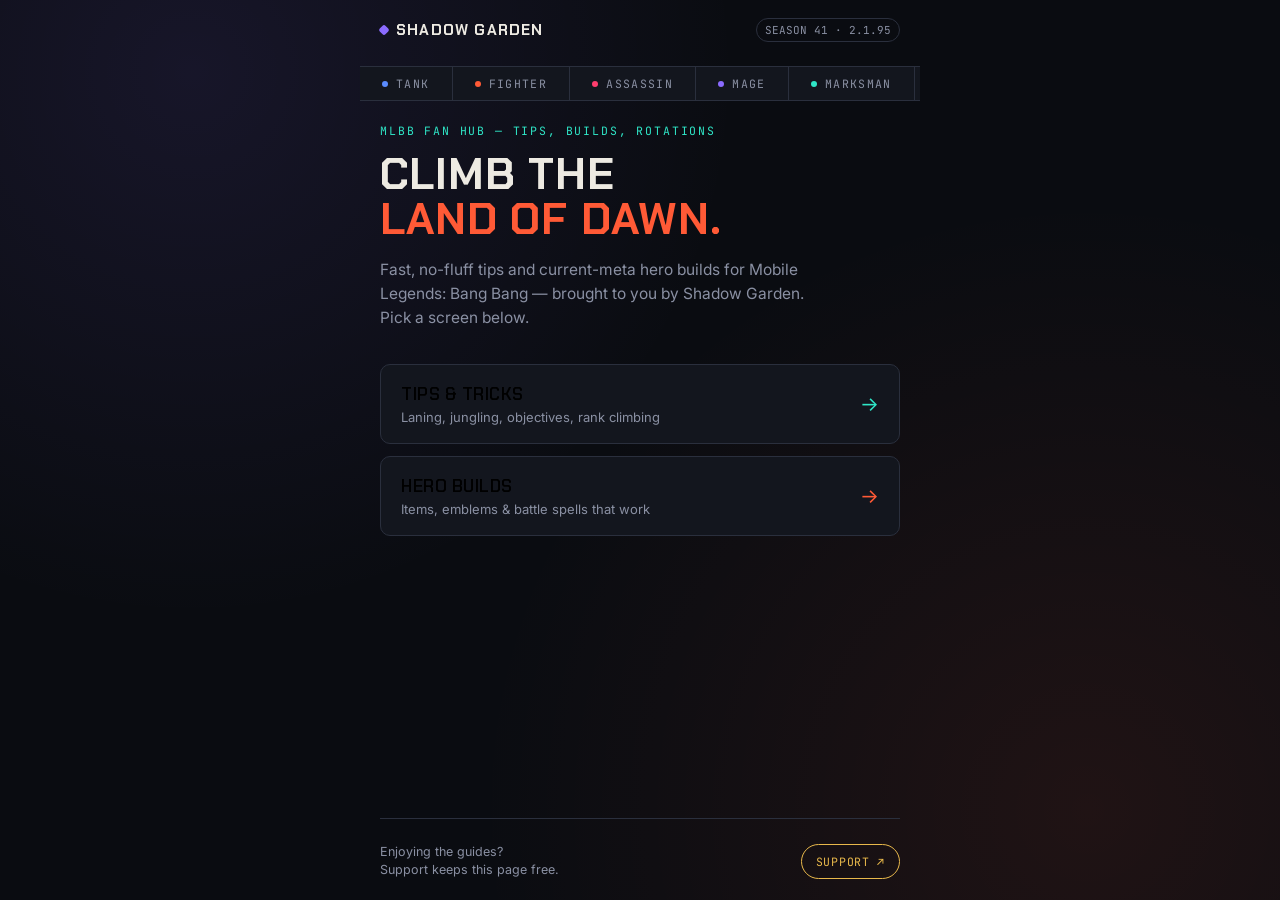
==== index.html @ 048b64d8 "Add files via upload" ====
<!DOCTYPE html>
<html lang="en">
<head>
<meta charset="UTF-8">
<meta name="viewport" content="width=device-width, initial-scale=1.0, maximum-scale=1">
<title>SHADOW GARDEN — MLBB Tips &amp; Hero Builds</title>
<link rel="preconnect" href="https://fonts.googleapis.com">
<link rel="preconnect" href="https://fonts.gstatic.com" crossorigin>
<link href="https://fonts.googleapis.com/css2?family=Chakra+Petch:wght@500;600;700&family=Inter:wght@400;500;600;700&family=JetBrains+Mono:wght@400;500&display=swap" rel="stylesheet">
<style>
  :root{
    --obsidian:#0A0C11;
    --obsidian-2:#13161E;
    --obsidian-3:#1B1F2B;
    --line:#2A2F3D;
    --parchment:#EDEAE2;
    --muted:#8A90A3;

    --tank:#5B8CFF;
    --fighter:#FF5A36;
    --assassin:#FF3D6E;
    --mage:#8B6BFF;
    --marksman:#2FE6C7;
    --support:#E8B84B;
  }

  *{box-sizing:border-box; margin:0; padding:0;}

  html,body{
    background:var(--obsidian);
    color:var(--parchment);
    font-family:'Inter',sans-serif;
    -webkit-font-smoothing:antialiased;
    overflow-x:hidden;
    width:100%;
    min-height:100%;
  }

  body{
    background-image:
      radial-gradient(circle at 15% 8%, rgba(139,107,255,0.10), transparent 40%),
      radial-gradient(circle at 85% 90%, rgba(255,90,54,0.09), transparent 45%);
  }

  h1,h2,h3,.display{
    font-family:'Chakra Petch',sans-serif;
    letter-spacing:0.02em;
  }

  .mono{ font-family:'JetBrains Mono',monospace; }

  button{ font-family:inherit; cursor:pointer; }

  a{ color:inherit; }

  .app{
    max-width:560px;
    margin:0 auto;
    min-height:100vh;
    position:relative;
    display:flex;
    flex-direction:column;
  }

  /* ---------- top brand bar ---------- */
  .topbar{
    display:flex;
    align-items:center;
    justify-content:space-between;
    padding:18px 20px 10px;
  }
  .brand{
    display:flex;
    align-items:center;
    gap:8px;
    font-family:'Chakra Petch',sans-serif;
    font-weight:700;
    font-size:15px;
    letter-spacing:0.08em;
  }
  .brand .dot{
    width:8px; height:8px; border-radius:2px;
    background:var(--mage);
    transform:rotate(45deg);
    flex:none;
  }
  .patch-badge{
    font-family:'JetBrains Mono',monospace;
    font-size:11px;
    color:var(--muted);
    border:1px solid var(--line);
    padding:4px 8px;
    border-radius:20px;
  }

  /* ---------- role ticker (signature element) ---------- */
  .ticker{
    border-top:1px solid var(--line);
    border-bottom:1px solid var(--line);
    overflow:hidden;
    white-space:nowrap;
    background:var(--obsidian-2);
    margin-top:14px;
  }
  .ticker-track{
    display:inline-flex;
    animation:scroll-left 26s linear infinite;
  }
  .ticker-item{
    display:inline-flex;
    align-items:center;
    gap:8px;
    padding:9px 22px;
    font-family:'JetBrains Mono',monospace;
    font-size:11.5px;
    letter-spacing:0.12em;
    text-transform:uppercase;
    color:var(--muted);
    border-right:1px solid var(--line);
  }
  .ticker-item::before{
    content:'';
    width:6px; height:6px; border-radius:50%;
    background:var(--dot,#5B8CFF);
  }
  @keyframes scroll-left{
    from{ transform:translateX(0); }
    to{ transform:translateX(-50%); }
  }
  @media (prefers-reduced-motion: reduce){
    .ticker-track{ animation:none; }
  }

  /* ---------- screens ---------- */
  .screen{
    display:none;
    flex:1;
    flex-direction:column;
    padding:0 20px 48px;
    animation:fade-in 0.35s ease;
  }
  .screen.active{ display:flex; }
  @keyframes fade-in{
    from{ opacity:0; transform:translateY(6px); }
    to{ opacity:1; transform:translateY(0); }
  }

  /* ---------- home screen ---------- */
  #screen-home{ justify-content:center; padding-top:14px; padding-bottom:24px; }
  .hero-copy{ padding-top:8px; }
  .eyebrow{
    font-family:'JetBrains Mono',monospace;
    font-size:11.5px;
    letter-spacing:0.16em;
    text-transform:uppercase;
    color:var(--marksman);
    margin-bottom:14px;
  }
  .hero-title{
    font-size:44px;
    line-height:1.02;
    font-weight:700;
    text-transform:uppercase;
  }
  .hero-title span{ color:var(--fighter); }
  .hero-sub{
    color:var(--muted);
    font-size:15.5px;
    line-height:1.55;
    margin-top:16px;
    max-width:44ch;
  }

  .cta-row{
    display:flex;
    flex-direction:column;
    gap:12px;
    margin-top:34px;
  }
  .cta{
    display:flex;
    align-items:center;
    justify-content:space-between;
    padding:18px 20px;
    border-radius:10px;
    border:1px solid var(--line);
    background:var(--obsidian-2);
    text-align:left;
    transition:transform 0.15s ease, border-color 0.15s ease, background 0.15s ease;
  }
  .cta:active{ transform:scale(0.98); }
  .cta:hover{ border-color:var(--cta-color,var(--fighter)); background:var(--obsidian-3); }
  .cta-label{
    font-family:'Chakra Petch',sans-serif;
    font-weight:600;
    font-size:17px;
    text-transform:uppercase;
    letter-spacing:0.03em;
  }
  .cta-desc{
    color:var(--muted);
    font-size:13px;
    margin-top:4px;
    font-weight:400;
    font-family:'Inter',sans-serif;
    letter-spacing:0;
    text-transform:none;
  }
  .cta-arrow{
    font-size:20px;
    color:var(--cta-color,var(--fighter));
    flex:none;
    margin-left:12px;
  }

  .support-strip{
    margin-top:auto;
    padding-top:36px;
    display:flex;
    align-items:center;
    justify-content:space-between;
    gap:12px;
    border-top:1px solid var(--line);
    margin-bottom:-8px;
    padding-bottom:4px;
    padding-top:24px;
  }
  .support-text{ font-size:12.5px; color:var(--muted); line-height:1.5; }
  .support-btn{
    font-family:'JetBrains Mono',monospace;
    font-size:11.5px;
    letter-spacing:0.06em;
    text-transform:uppercase;
    background:transparent;
    border:1px solid var(--support);
    color:var(--support);
    padding:9px 14px;
    border-radius:20px;
    white-space:nowrap;
    text-decoration:none;
  }

  /* ---------- shared screen header ---------- */
  .screen-head{
    display:flex;
    align-items:center;
    gap:12px;
    padding-top:20px;
    margin-bottom:6px;
  }
  .back-btn{
    background:var(--obsidian-2);
    border:1px solid var(--line);
    color:var(--parchment);
    width:36px; height:36px;
    border-radius:8px;
    display:flex;
    align-items:center;
    justify-content:center;
    font-size:16px;
    flex:none;
  }
  .screen-title{
    font-size:22px;
    text-transform:uppercase;
    font-weight:700;
  }
  .screen-lede{
    color:var(--muted);
    font-size:13.5px;
    margin:10px 0 22px;
    line-height:1.55;
  }

  /* ---------- tips screen ---------- */
  .tip-list{ display:flex; flex-direction:column; gap:10px; }
  .tip-card{
    border:1px solid var(--line);
    border-left:3px solid var(--tip-color,var(--marksman));
    border-radius:8px;
    background:var(--obsidian-2);
    overflow:hidden;
  }
  .tip-head{
    width:100%;
    background:transparent;
    border:none;
    color:var(--parchment);
    display:flex;
    align-items:center;
    justify-content:space-between;
    padding:15px 16px;
    text-align:left;
  }
  .tip-num{
    font-family:'JetBrains Mono',monospace;
    font-size:11px;
    color:var(--tip-color,var(--marksman));
    margin-right:10px;
  }
  .tip-title{
    font-family:'Chakra Petch',sans-serif;
    font-weight:600;
    font-size:15px;
    flex:1;
  }
  .tip-chevron{
    color:var(--muted);
    transition:transform 0.2s ease;
    font-size:13px;
  }
  .tip-card.open .tip-chevron{ transform:rotate(180deg); }
  .tip-body{
    max-height:0;
    overflow:hidden;
    transition:max-height 0.28s ease;
  }
  .tip-card.open .tip-body{ max-height:220px; }
  .tip-body-inner{
    padding:0 16px 16px 40px;
    color:var(--muted);
    font-size:13.5px;
    line-height:1.6;
  }

  /* ---------- builds screen ---------- */
  .role-filter{
    display:flex;
    gap:8px;
    overflow-x:auto;
    padding-bottom:4px;
    margin-bottom:20px;
  }
  .role-filter::-webkit-scrollbar{ display:none; }
  .role-chip{
    flex:none;
    font-family:'JetBrains Mono',monospace;
    font-size:11.5px;
    letter-spacing:0.05em;
    text-transform:uppercase;
    padding:8px 13px;
    border-radius:20px;
    border:1px solid var(--line);
    background:var(--obsidian-2);
    color:var(--muted);
  }
  .role-chip.active{
    color:var(--obsidian);
    background:var(--chip-color,var(--marksman));
    border-color:var(--chip-color,var(--marksman));
    font-weight:700;
  }

  .hero-list{ display:flex; flex-direction:column; gap:12px; }
  .hero-card{
    border:1px solid var(--line);
    border-left:3px solid var(--role-color,var(--tank));
    border-radius:8px;
    background:var(--obsidian-2);
    overflow:hidden;
  }
  .hero-card.hidden{ display:none; }
  .hero-head{
    width:100%;
    background:transparent;
    border:none;
    color:var(--parchment);
    padding:15px 16px;
    text-align:left;
    display:flex;
    align-items:center;
    gap:12px;
  }
  .hero-tag{
    font-family:'JetBrains Mono',monospace;
    font-size:10px;
    letter-spacing:0.08em;
    text-transform:uppercase;
    color:var(--role-color,var(--tank));
    border:1px solid var(--role-color,var(--tank));
    border-radius:4px;
    padding:3px 6px;
    flex:none;
  }
  .hero-name-wrap{ flex:1; }
  .hero-name{
    font-family:'Chakra Petch',sans-serif;
    font-weight:700;
    font-size:16px;
    text-transform:uppercase;
  }
  .hero-lane{ font-size:12px; color:var(--muted); margin-top:2px; }
  .hero-tier{
    font-family:'JetBrains Mono',monospace;
    font-size:10px;
    color:var(--muted);
    text-align:right;
    flex:none;
    line-height:1.4;
  }
  .hero-body{
    max-height:0;
    overflow:hidden;
    transition:max-height 0.3s ease;
  }
  .hero-card.open .hero-body{ max-height:600px; }
  .hero-body-inner{
    padding:2px 16px 18px;
    border-top:1px solid var(--line);
    margin-top:4px;
  }
  .hero-summary{
    font-size:13.5px;
    color:var(--parchment);
    line-height:1.6;
    padding:14px 0 16px;
  }
  .build-block{ margin-bottom:14px; }
  .build-label{
    font-family:'JetBrains Mono',monospace;
    font-size:10.5px;
    letter-spacing:0.1em;
    text-transform:uppercase;
    color:var(--role-color,var(--tank));
    margin-bottom:7px;
  }
  .item-chain{
    display:flex;
    flex-wrap:wrap;
    gap:6px;
  }
  .item-pill{
    font-size:12px;
    background:var(--obsidian-3);
    border:1px solid var(--line);
    padding:5px 9px;
    border-radius:6px;
    color:var(--parchment);
  }
  .item-pill .step{
    color:var(--muted);
    font-family:'JetBrains Mono',monospace;
    font-size:10px;
    margin-right:4px;
  }
  .build-text{
    font-size:13px;
    color:var(--muted);
    line-height:1.6;
  }
  .tip-callout{
    font-size:13px;
    color:var(--parchment);
    line-height:1.6;
    background:var(--obsidian-3);
    border-left:2px solid var(--role-color,var(--tank));
    padding:10px 12px;
    border-radius:0 6px 6px 0;
    margin-top:14px;
  }

  .disclaimer{
    font-size:11.5px;
    color:var(--muted);
    line-height:1.6;
    margin-top:26px;
    padding-top:16px;
    border-top:1px solid var(--line);
  }
</style>
</head>
<body>

<div class="app">

  <div class="topbar">
    <div class="brand"><span class="dot"></span>SHADOW GARDEN</div>
    <div class="patch-badge">SEASON 41 · 2.1.95</div>
  </div>

  <div class="ticker">
    <div class="ticker-track" id="tickerTrack"></div>
  </div>

  <!-- ============ HOME ============ -->
  <section class="screen active" id="screen-home">
    <div class="hero-copy">
      <div class="eyebrow">MLBB fan hub — tips, builds, rotations</div>
      <h1 class="hero-title">CLIMB THE<br><span>LAND OF DAWN.</span></h1>
      <p class="hero-sub">Fast, no-fluff tips and current-meta hero builds for Mobile Legends: Bang Bang — brought to you by Shadow Garden. Pick a screen below.</p>
    </div>

    <div class="cta-row">
      <button class="cta" style="--cta-color:var(--marksman)" onclick="showScreen('tips')">
        <div>
          <div class="cta-label">Tips &amp; Tricks</div>
          <div class="cta-desc">Laning, jungling, objectives, rank climbing</div>
        </div>
        <div class="cta-arrow">→</div>
      </button>
      <button class="cta" style="--cta-color:var(--fighter)" onclick="showScreen('builds')">
        <div>
          <div class="cta-label">Hero Builds</div>
          <div class="cta-desc">Items, emblems &amp; battle spells that work</div>
        </div>
        <div class="cta-arrow">→</div>
      </button>
    </div>

    <div class="support-strip">
      <div class="support-text">Enjoying the guides?<br>Support keeps this page free.</div>
      <a class="support-btn" href="#" id="supportLink">Support ↗</a>
    </div>
  </section>

  <!-- ============ TIPS ============ -->
  <section class="screen" id="screen-tips">
    <div class="screen-head">
      <button class="back-btn" onclick="showScreen('home')">←</button>
      <div class="screen-title">Tips &amp; Tricks</div>
    </div>
    <p class="screen-lede">Seven habits that matter more than mechanical skill in the current sustain-heavy meta. Tap to expand.</p>
    <div class="tip-list" id="tipList"></div>
  </section>

  <!-- ============ BUILDS ============ -->
  <section class="screen" id="screen-builds">
    <div class="screen-head">
      <button class="back-btn" onclick="showScreen('home')">←</button>
      <div class="screen-title">Hero Builds</div>
    </div>
    <p class="screen-lede">Starting-point builds for Season 41, Patch 2.1.95. Filter by role, tap a hero to open their full loadout.</p>
    <div class="role-filter" id="roleFilter"></div>
    <div class="hero-list" id="heroList"></div>
    <p class="disclaimer">Builds are a starting framework, not gospel — adjust items 3–6 to the enemy draft every game, and re-check win rates after major patches since the meta shifts fast.</p>
  </section>

</div>

<script>
  // ---------------- data ----------------
  const roles = [
    {key:'tank', label:'Tank', color:'var(--tank)'},
    {key:'fighter', label:'Fighter', color:'var(--fighter)'},
    {key:'assassin', label:'Assassin', color:'var(--assassin)'},
    {key:'mage', label:'Mage', color:'var(--mage)'},
    {key:'marksman', label:'Marksman', color:'var(--marksman)'},
    {key:'support', label:'Support', color:'var(--support)'},
  ];

  const tips = [
    {
      title:'Win the laning phase',
      color:'var(--marksman)',
      body:"Freeze the wave near your own turret against aggressive matchups so the enemy has to overextend to hit you. Push fast only when you want to recall or rotate. Every minion you deny is XP and gold the enemy doesn't get."
    },
    {
      title:'Jungle on a timer',
      color:'var(--fighter)',
      body:"Use Retribution the moment it's off cooldown — every second it sits unused is wasted clear speed. After clearing a camp, check the map before you rotate; a gank only works if the lane is actually pushed toward you."
    },
    {
      title:'Check the minimap constantly',
      color:'var(--mage)',
      body:"Glance at the minimap every few seconds, not just when a fight breaks out. A missing enemy hero is the single biggest warning sign in the game — assume they're rotating toward you until you see them again."
    },
    {
      title:'Focus fire, not feelings',
      color:'var(--assassin)',
      body:"Target the hero your team can actually kill fastest, not the one that's annoying you. Tanks and supports should engage on cooldowns they've tracked from the enemy, not on gut instinct."
    },
    {
      title:'Group before objectives spawn',
      color:'var(--support)',
      body:"Set up vision around Turtle or Lord ten seconds before the timer hits zero, not after it's already up. Contesting with a full team beats arriving late with more damage."
    },
    {
      title:'Build anti-heal on sight',
      color:'var(--tank)',
      body:"In a sustain-heavy meta, the moment you spot a healer or lifesteal-heavy build on the enemy team, slot in an anti-heal item. It swings fights harder than a straight damage item would."
    },
    {
      title:'Keep a flexible hero pool',
      color:'var(--marksman)',
      body:"Have two or three heroes ready per role so a single ban doesn't wreck your draft. Muting toxic teammates costs nothing and keeps your focus on decisions instead of the chat."
    },
  ];

  const heroes = [
    {
      name:'Khufra', role:'tank', lane:'Roam',
      summary:"Bounces onto a target, strips their defensive buffs, and locks the enemy carry down before your team collapses on them.",
      items:['Tough Boots','Dominance Ice','Cursed Helmet','Antique Cuirass',"Athena's Shield",'Immortality'],
      emblem:"Tank Emblem — take the crowd-control-duration talent so Bounce and Impale hold targets a little longer.",
      spell:'Flicker or Sprint — either closes the gap onto a squishy target you\'ve already picked out.',
      tip:"Save your ultimate to strip a shield or immunity buff right before your team engages — timing beats raw stats here."
    },
    {
      name:'Minotaur', role:'tank', lane:'Roam / Jungle',
      summary:"A tank-support hybrid whose Fury meter fills as he takes and deals damage, unlocking a game-swinging heal-and-stun ultimate.",
      items:['Warrior Boots','Blade Armor','Antique Cuirass','Dominance Ice',"Athena's Shield",'Immortality'],
      emblem:"Tank Emblem — the talent that boosts damage reduction below half HP keeps him in fights long enough to build Fury.",
      spell:'Sprint — closes distance fast so you can start stacking Fury before the enemy peels away.',
      tip:"Clear a jungle camp or two before you roam so your ultimate is already charged when the first fight breaks out."
    },
    {
      name:'Hanzo', role:'assassin', lane:'Jungle',
      summary:"A clone-based assassin who baits skillshots with Ninja Steps and punishes the whiff, then closes games with a teleporting execute ultimate.",
      items:['Raptor Machete (jungle)','Swift Boots','Endless Battle','Blade of Despair','Malefic Roar','Immortality'],
      emblem:"Assassin Emblem — the bonus movement speed on skill use helps you weave your clone in and out of fights.",
      spell:'Retribution early for jungle clear, switching mindset to burst kills once ganks open up mid-game.',
      tip:"Use the clone swap to bait a skillshot before you commit — Hanzo wins trades on positioning, not raw stat checks."
    },
    {
      name:'Masha', role:'fighter', lane:'Jungle',
      summary:"A tanky true-damage fighter who becomes immune to crowd control once her passive charge maxes out — built to dive straight through a peel line.",
      items:['Raptor Machete (jungle)','Tough Boots','Blade of Despair','Bloodlust Axe','Brute Force Breastplate','Immortality'],
      emblem:"Fighter Emblem — the true-damage-on-basic-attack talent stacks cleanly with her passive.",
      spell:'Retribution for jungle clear speed and contesting objectives early.',
      tip:"Let your passive charge fill before diving — once it's maxed you shrug off crowd control, so time engages around the enemy's key stuns."
    },
    {
      name:'Melissa', role:'marksman', lane:'Gold Lane',
      summary:"A hybrid marksman who switches between a mobile Human Mode and a hard-hitting Doll Mode to burst down marked targets.",
      items:['Swift Boots',"Berserker's Fury",'Malefic Gun','Windtalker','Wind of Nature','Immortality'],
      emblem:"Marksman Emblem — lean into the crit-chance or attack-speed talent depending on which your item build favors.",
      spell:'Inspire in the late game to out-damage enemy carries, or Purify if the enemy has hard crowd control.',
      tip:"Switch to Doll Mode only to burst a marked target, then swap back to Human Mode to kite — never sit in Doll Mode against a diving assassin."
    },
    {
      name:'Rafaela', role:'support', lane:'Roam',
      summary:"A pure healer whose slow scales into a hard stun the longer it's active, making her one of the best peel tools in the game.",
      items:['Rapid Boots','Enchanted Talisman','Guardian Helmet','Ice Queen Wand','Oracle','Rose Gold Meteor'],
      emblem:"Support Emblem — take the cooldown-reduction or heal-amplification talent so your heal and slow come online more often.",
      spell:'Purify or Flicker — protect your marksman from an engage they otherwise can\'t escape.',
      tip:"Hold your slow until the enemy fully commits to a dive — landing it too early wastes your best peel tool of the fight."
    },
    {
      name:'Kagura', role:'mage', lane:'Mid Lane',
      summary:"A high-skill-cap mage who pokes and burst-combos using an umbrella she throws and recalls, including a teleport-strike ultimate.",
      items:['Swift Boots','Lightning Truncheon','Genius Wand','Holy Crystal','Divine Glaive','Immortality'],
      emblem:"Mage Emblem — the cooldown-reduction talent lets you throw and recall the umbrella more often for sustained poke.",
      spell:'Flicker — pairs with her umbrella-teleport combo for one of the highest single-target bursts in the game.',
      tip:"Practice the throw-and-recall poke on the minion wave before trying it in a real combo — the umbrella's return path is what actually kills."
    },
  ];

  // ---------------- render: ticker ----------------
  const tickerTrack = document.getElementById('tickerTrack');
  const tickerItems = [...roles, ...roles].map(r =>
    `<span class="ticker-item" style="--dot:${r.color}">${r.label}</span>`
  ).join('');
  tickerTrack.innerHTML = tickerItems;

  // ---------------- render: tips ----------------
  const tipList = document.getElementById('tipList');
  tipList.innerHTML = tips.map((t, i) => `
    <div class="tip-card" style="--tip-color:${t.color}">
      <button class="tip-head" onclick="this.parentElement.classList.toggle('open')">
        <span style="display:flex;align-items:center;">
          <span class="tip-num">0${i+1}</span>
          <span class="tip-title">${t.title}</span>
        </span>
        <span class="tip-chevron">▾</span>
      </button>
      <div class="tip-body">
        <div class="tip-body-inner">${t.body}</div>
      </div>
    </div>
  `).join('');

  // ---------------- render: role filter ----------------
  const roleFilter = document.getElementById('roleFilter');
  roleFilter.innerHTML = ['all', ...roles.map(r=>r.key)].map(key => {
    const roleObj = roles.find(r => r.key === key);
    const label = key === 'all' ? 'All Roles' : roleObj.label;
    const color = key === 'all' ? 'var(--parchment)' : roleObj.color;
    return `<button class="role-chip ${key==='all'?'active':''}" data-role="${key}" style="--chip-color:${color}" onclick="filterRole('${key}', this)">${label}</button>`;
  }).join('');

  function filterRole(key, btn){
    document.querySelectorAll('.role-chip').forEach(c => c.classList.remove('active'));
    btn.classList.add('active');
    document.querySelectorAll('.hero-card').forEach(card => {
      const match = key === 'all' || card.dataset.role === key;
      card.classList.toggle('hidden', !match);
    });
  }

  // ---------------- render: hero builds ----------------
  const heroList = document.getElementById('heroList');
  heroList.innerHTML = heroes.map(h => {
    const roleObj = roles.find(r => r.key === h.role);
    const itemsHtml = h.items.map((item, i) =>
      `<span class="item-pill"><span class="step">${i+1}</span>${item}</span>`
    ).join('');
    return `
    <div class="hero-card" data-role="${h.role}" style="--role-color:${roleObj.color}">
      <button class="hero-head" onclick="this.parentElement.classList.toggle('open')">
        <span class="hero-tag">${roleObj.label}</span>
        <span class="hero-name-wrap">
          <div class="hero-name">${h.name}</div>
          <div class="hero-lane">${h.lane}</div>
        </span>
        <span class="hero-tier">S-TIER<br>SEASON 41</span>
      </button>
      <div class="hero-body">
        <div class="hero-body-inner">
          <p class="hero-summary">${h.summary}</p>

          <div class="build-block">
            <div class="build-label">Item Build</div>
            <div class="item-chain">${itemsHtml}</div>
          </div>

          <div class="build-block">
            <div class="build-label">Emblem</div>
            <p class="build-text">${h.emblem}</p>
          </div>

          <div class="build-block">
            <div class="build-label">Battle Spell</div>
            <p class="build-text">${h.spell}</p>
          </div>

          <div class="tip-callout">${h.tip}</div>
        </div>
      </div>
    </div>
  `;
  }).join('');

  // ---------------- screen navigation ----------------
  function showScreen(name){
    document.querySelectorAll('.screen').forEach(s => s.classList.remove('active'));
    document.getElementById('screen-' + name).classList.add('active');
    window.scrollTo(0,0);
  }

  // ---------------- support link placeholder ----------------
  // Replace '#' below with your real Ko-fi / PayPal.me / Buy Me a Coffee link.
  document.getElementById('supportLink').addEventListener('click', function(e){
    if (this.getAttribute('href') === '#') {
      e.preventDefault();
      alert('Add your Ko-fi, PayPal.me, or affiliate link to the "Support" button in the code — search for supportLink.');
    }
  });
</script>

</body>
</html>
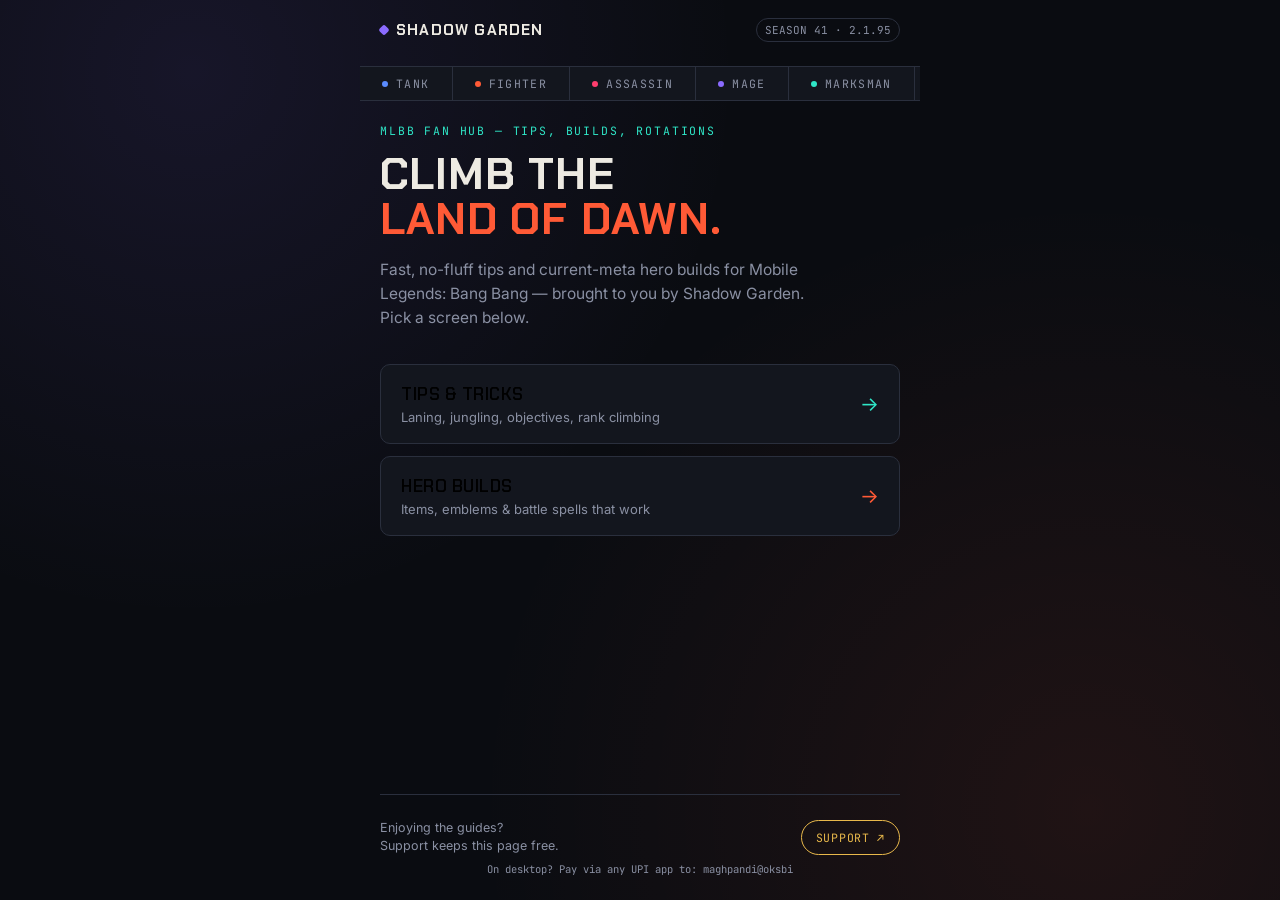
==== commit e96255db: "Add files via upload" ====
--- a/index.html
+++ b/index.html
@@ -509,8 +509,9 @@
 
     <div class="support-strip">
       <div class="support-text">Enjoying the guides?<br>Support keeps this page free.</div>
-      <a class="support-btn" href="#" id="supportLink">Support ↗</a>
+      <a class="support-btn" href="upi://pay?pa=maghpandi@oksbi&pn=Shadow%20Garden&cu=INR&tn=Support%20Shadow%20Garden">Support ↗</a>
     </div>
+    <div style="text-align:center; font-family:'JetBrains Mono',monospace; font-size:10.5px; color:var(--muted); margin-top:10px;">On desktop? Pay via any UPI app to: maghpandi@oksbi</div>
   </section>
 
   <!-- ============ TIPS ============ -->
@@ -614,10 +615,10 @@
     {
       name:'Masha', role:'fighter', lane:'Jungle',
       summary:"A tanky true-damage fighter who becomes immune to crowd control once her passive charge maxes out — built to dive straight through a peel line.",
-      items:['Raptor Machete (jungle)','Tough Boots','Blade of Despair','Bloodlust Axe','Brute Force Breastplate','Immortality'],
-      emblem:"Fighter Emblem — the true-damage-on-basic-attack talent stacks cleanly with her passive.",
-      spell:'Retribution for jungle clear speed and contesting objectives early.',
-      tip:"Let your passive charge fill before diving — once it's maxed you shrug off crowd control, so time engages around the enemy's key stuns."
+      items:['Rapid Boots','Blade of Heptaseas','Malefic Roar','Blade of Despair','Endless Battle'],
+      emblem:"Assassin Emblem — a burst-and-mark talent pairs with her true damage passive for faster picks.",
+      spell:"Sprint — lines up with her CC-immune burst window, letting her dive in and, if it goes wrong, walk straight back out.",
+      tip:"Masha is a late-game hero — play safe, watch the map, and play smart through the early-to-mid game. By late game she becomes a tank killer, and if you're willing to sacrifice yourself a kill is basically guaranteed — she can usually escape anyway thanks to her CC immunity across her 3 HP bars. She's a single-target hero, so pick the one enemy who matters most and commit to them."
     },
     {
       name:'Melissa', role:'marksman', lane:'Gold Lane',
@@ -642,6 +643,38 @@
       emblem:"Mage Emblem — the cooldown-reduction talent lets you throw and recall the umbrella more often for sustained poke.",
       spell:'Flicker — pairs with her umbrella-teleport combo for one of the highest single-target bursts in the game.',
       tip:"Practice the throw-and-recall poke on the minion wave before trying it in a real combo — the umbrella's return path is what actually kills."
+    },
+    {
+      name:'Fredrinn', role:'tank', lane:'Jungle · Tank/Fighter',
+      summary:"A durable Tank/Fighter hybrid who punishes overextended enemies once his early items are up, finishing fights with a heavy-hitting ultimate.",
+      items:['Tough Boots','War Axe','Brute Force Breastplate','Guardian Helmet',"Queen's Wings",'Radiant Armor'],
+      emblem:"Support Emblem — running the Season Hunter and Impure Rage talents for extra sustain and team utility.",
+      spell:"Inspire — extra attack speed for the whole team once fights start dragging on.",
+      tip:"Fredrinn is a weaker tank early — avoid taking unnecessary damage until you've got your first two items online, and use his skills with precision. In teamfights, land your ultimate on the squishiest hero you can reach."
+    },
+    {
+      name:'Thamuz', role:'fighter', lane:'Jungle',
+      summary:"A fire-fueled jungle fighter built to shred tanks in the mid-to-late game, though he's vulnerable to being dove in the earliest skirmishes.",
+      items:['Tough Boots','Corrosion Scythe','War Axe','Oracle',"Queen's Wings",'Guardian Helmet'],
+      emblem:"Fighter Emblem — the Killing Spree talent rewards you for finishing kills quickly, matching his burst, CD-reduction build.",
+      spell:"Flicker — closes the gap for a burst combo or bails you out when a fight goes wrong.",
+      tip:"Thamuz is weak in the early game — he dies fast in first-turtle fights, so if you're playing him as a hyper jungler, it's usually best to skip contesting the first turtle."
+    },
+    {
+      name:'Layla', role:'marksman', lane:'Gold Lane',
+      summary:"A classic hypercarry marksman who trades early fragility for some of the highest raw damage output in the late game once she's farmed up.",
+      items:['Rapid Boots','Windtalker',"Haas's Claws","Berserker's Fury",'Malefic Gun','Blade of Despair'],
+      emblem:"Marksman Emblem — a damage-vs-marked-target talent squeezes extra poke out of every trade.",
+      spell:"Inspire — a late-game attack speed boost that lets her out-DPS almost any other core in a straight fight.",
+      tip:"Attack Speed & Crit Chance turns her into a poke-and-kite marksman — stay at max range, weave in autos during the laning phase, and lean on Wind of Nature's evasion to survive dives instead of trading blows."
+    },
+    {
+      name:'Xavier', role:'mage', lane:'Mid Lane',
+      summary:"A mid-lane burst mage whose damage compounds hard the longer the game goes — a genuine late-game core pick if he survives to scale.",
+      items:['Necklace of Durance','Genius Wand','Lightning Truncheon',"Ice Queen Wand",'Holy Crystal','Fleeting Time'],
+      emblem:"Mage Emblem — a gold-efficiency talent gets his core items online faster, which matters most for a hero built to scale.",
+      spell:"Inspire — extra attack speed and magic power for your whole team once the late game arrives.",
+      tip:"As a Late Game Core pick, farm safely through the laning phase and avoid unnecessary trades — Xavier's damage snowballs hard once his core items are online, so patience early pays off in huge burst later."
     },
   ];
 
@@ -736,15 +769,6 @@
     document.getElementById('screen-' + name).classList.add('active');
     window.scrollTo(0,0);
   }
-
-  // ---------------- support link placeholder ----------------
-  // Replace '#' below with your real Ko-fi / PayPal.me / Buy Me a Coffee link.
-  document.getElementById('supportLink').addEventListener('click', function(e){
-    if (this.getAttribute('href') === '#') {
-      e.preventDefault();
-      alert('Add your Ko-fi, PayPal.me, or affiliate link to the "Support" button in the code — search for supportLink.');
-    }
-  });
 </script>
 
 </body>
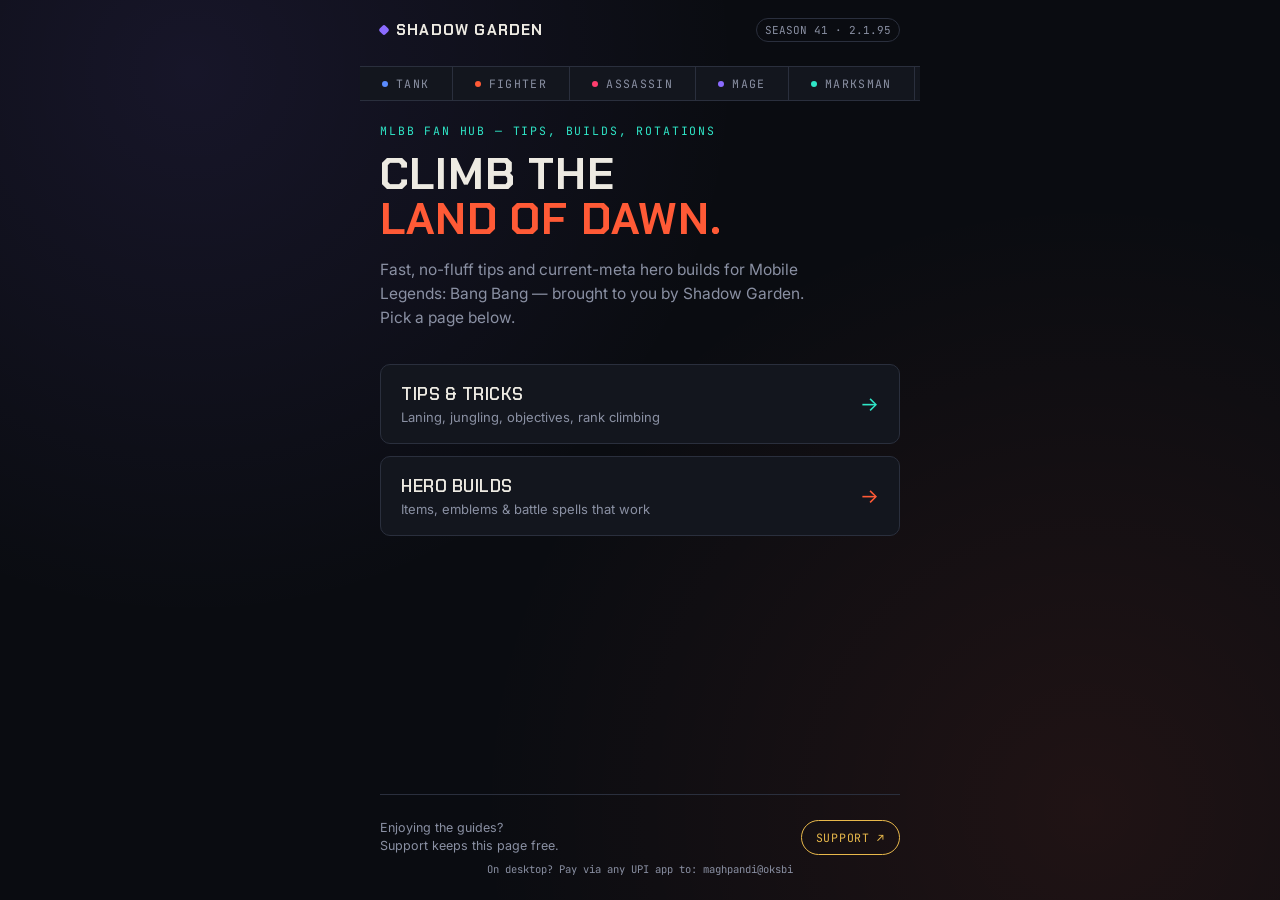
==== commit 1e5028cd: "Add files via upload" ====
--- a/index.html
+++ b/index.html
@@ -7,467 +7,7 @@
 <link rel="preconnect" href="https://fonts.googleapis.com">
 <link rel="preconnect" href="https://fonts.gstatic.com" crossorigin>
 <link href="https://fonts.googleapis.com/css2?family=Chakra+Petch:wght@500;600;700&family=Inter:wght@400;500;600;700&family=JetBrains+Mono:wght@400;500&display=swap" rel="stylesheet">
-<style>
-  :root{
-    --obsidian:#0A0C11;
-    --obsidian-2:#13161E;
-    --obsidian-3:#1B1F2B;
-    --line:#2A2F3D;
-    --parchment:#EDEAE2;
-    --muted:#8A90A3;
-
-    --tank:#5B8CFF;
-    --fighter:#FF5A36;
-    --assassin:#FF3D6E;
-    --mage:#8B6BFF;
-    --marksman:#2FE6C7;
-    --support:#E8B84B;
-  }
-
-  *{box-sizing:border-box; margin:0; padding:0;}
-
-  html,body{
-    background:var(--obsidian);
-    color:var(--parchment);
-    font-family:'Inter',sans-serif;
-    -webkit-font-smoothing:antialiased;
-    overflow-x:hidden;
-    width:100%;
-    min-height:100%;
-  }
-
-  body{
-    background-image:
-      radial-gradient(circle at 15% 8%, rgba(139,107,255,0.10), transparent 40%),
-      radial-gradient(circle at 85% 90%, rgba(255,90,54,0.09), transparent 45%);
-  }
-
-  h1,h2,h3,.display{
-    font-family:'Chakra Petch',sans-serif;
-    letter-spacing:0.02em;
-  }
-
-  .mono{ font-family:'JetBrains Mono',monospace; }
-
-  button{ font-family:inherit; cursor:pointer; }
-
-  a{ color:inherit; }
-
-  .app{
-    max-width:560px;
-    margin:0 auto;
-    min-height:100vh;
-    position:relative;
-    display:flex;
-    flex-direction:column;
-  }
-
-  /* ---------- top brand bar ---------- */
-  .topbar{
-    display:flex;
-    align-items:center;
-    justify-content:space-between;
-    padding:18px 20px 10px;
-  }
-  .brand{
-    display:flex;
-    align-items:center;
-    gap:8px;
-    font-family:'Chakra Petch',sans-serif;
-    font-weight:700;
-    font-size:15px;
-    letter-spacing:0.08em;
-  }
-  .brand .dot{
-    width:8px; height:8px; border-radius:2px;
-    background:var(--mage);
-    transform:rotate(45deg);
-    flex:none;
-  }
-  .patch-badge{
-    font-family:'JetBrains Mono',monospace;
-    font-size:11px;
-    color:var(--muted);
-    border:1px solid var(--line);
-    padding:4px 8px;
-    border-radius:20px;
-  }
-
-  /* ---------- role ticker (signature element) ---------- */
-  .ticker{
-    border-top:1px solid var(--line);
-    border-bottom:1px solid var(--line);
-    overflow:hidden;
-    white-space:nowrap;
-    background:var(--obsidian-2);
-    margin-top:14px;
-  }
-  .ticker-track{
-    display:inline-flex;
-    animation:scroll-left 26s linear infinite;
-  }
-  .ticker-item{
-    display:inline-flex;
-    align-items:center;
-    gap:8px;
-    padding:9px 22px;
-    font-family:'JetBrains Mono',monospace;
-    font-size:11.5px;
-    letter-spacing:0.12em;
-    text-transform:uppercase;
-    color:var(--muted);
-    border-right:1px solid var(--line);
-  }
-  .ticker-item::before{
-    content:'';
-    width:6px; height:6px; border-radius:50%;
-    background:var(--dot,#5B8CFF);
-  }
-  @keyframes scroll-left{
-    from{ transform:translateX(0); }
-    to{ transform:translateX(-50%); }
-  }
-  @media (prefers-reduced-motion: reduce){
-    .ticker-track{ animation:none; }
-  }
-
-  /* ---------- screens ---------- */
-  .screen{
-    display:none;
-    flex:1;
-    flex-direction:column;
-    padding:0 20px 48px;
-    animation:fade-in 0.35s ease;
-  }
-  .screen.active{ display:flex; }
-  @keyframes fade-in{
-    from{ opacity:0; transform:translateY(6px); }
-    to{ opacity:1; transform:translateY(0); }
-  }
-
-  /* ---------- home screen ---------- */
-  #screen-home{ justify-content:center; padding-top:14px; padding-bottom:24px; }
-  .hero-copy{ padding-top:8px; }
-  .eyebrow{
-    font-family:'JetBrains Mono',monospace;
-    font-size:11.5px;
-    letter-spacing:0.16em;
-    text-transform:uppercase;
-    color:var(--marksman);
-    margin-bottom:14px;
-  }
-  .hero-title{
-    font-size:44px;
-    line-height:1.02;
-    font-weight:700;
-    text-transform:uppercase;
-  }
-  .hero-title span{ color:var(--fighter); }
-  .hero-sub{
-    color:var(--muted);
-    font-size:15.5px;
-    line-height:1.55;
-    margin-top:16px;
-    max-width:44ch;
-  }
-
-  .cta-row{
-    display:flex;
-    flex-direction:column;
-    gap:12px;
-    margin-top:34px;
-  }
-  .cta{
-    display:flex;
-    align-items:center;
-    justify-content:space-between;
-    padding:18px 20px;
-    border-radius:10px;
-    border:1px solid var(--line);
-    background:var(--obsidian-2);
-    text-align:left;
-    transition:transform 0.15s ease, border-color 0.15s ease, background 0.15s ease;
-  }
-  .cta:active{ transform:scale(0.98); }
-  .cta:hover{ border-color:var(--cta-color,var(--fighter)); background:var(--obsidian-3); }
-  .cta-label{
-    font-family:'Chakra Petch',sans-serif;
-    font-weight:600;
-    font-size:17px;
-    text-transform:uppercase;
-    letter-spacing:0.03em;
-  }
-  .cta-desc{
-    color:var(--muted);
-    font-size:13px;
-    margin-top:4px;
-    font-weight:400;
-    font-family:'Inter',sans-serif;
-    letter-spacing:0;
-    text-transform:none;
-  }
-  .cta-arrow{
-    font-size:20px;
-    color:var(--cta-color,var(--fighter));
-    flex:none;
-    margin-left:12px;
-  }
-
-  .support-strip{
-    margin-top:auto;
-    padding-top:36px;
-    display:flex;
-    align-items:center;
-    justify-content:space-between;
-    gap:12px;
-    border-top:1px solid var(--line);
-    margin-bottom:-8px;
-    padding-bottom:4px;
-    padding-top:24px;
-  }
-  .support-text{ font-size:12.5px; color:var(--muted); line-height:1.5; }
-  .support-btn{
-    font-family:'JetBrains Mono',monospace;
-    font-size:11.5px;
-    letter-spacing:0.06em;
-    text-transform:uppercase;
-    background:transparent;
-    border:1px solid var(--support);
-    color:var(--support);
-    padding:9px 14px;
-    border-radius:20px;
-    white-space:nowrap;
-    text-decoration:none;
-  }
-
-  /* ---------- shared screen header ---------- */
-  .screen-head{
-    display:flex;
-    align-items:center;
-    gap:12px;
-    padding-top:20px;
-    margin-bottom:6px;
-  }
-  .back-btn{
-    background:var(--obsidian-2);
-    border:1px solid var(--line);
-    color:var(--parchment);
-    width:36px; height:36px;
-    border-radius:8px;
-    display:flex;
-    align-items:center;
-    justify-content:center;
-    font-size:16px;
-    flex:none;
-  }
-  .screen-title{
-    font-size:22px;
-    text-transform:uppercase;
-    font-weight:700;
-  }
-  .screen-lede{
-    color:var(--muted);
-    font-size:13.5px;
-    margin:10px 0 22px;
-    line-height:1.55;
-  }
-
-  /* ---------- tips screen ---------- */
-  .tip-list{ display:flex; flex-direction:column; gap:10px; }
-  .tip-card{
-    border:1px solid var(--line);
-    border-left:3px solid var(--tip-color,var(--marksman));
-    border-radius:8px;
-    background:var(--obsidian-2);
-    overflow:hidden;
-  }
-  .tip-head{
-    width:100%;
-    background:transparent;
-    border:none;
-    color:var(--parchment);
-    display:flex;
-    align-items:center;
-    justify-content:space-between;
-    padding:15px 16px;
-    text-align:left;
-  }
-  .tip-num{
-    font-family:'JetBrains Mono',monospace;
-    font-size:11px;
-    color:var(--tip-color,var(--marksman));
-    margin-right:10px;
-  }
-  .tip-title{
-    font-family:'Chakra Petch',sans-serif;
-    font-weight:600;
-    font-size:15px;
-    flex:1;
-  }
-  .tip-chevron{
-    color:var(--muted);
-    transition:transform 0.2s ease;
-    font-size:13px;
-  }
-  .tip-card.open .tip-chevron{ transform:rotate(180deg); }
-  .tip-body{
-    max-height:0;
-    overflow:hidden;
-    transition:max-height 0.28s ease;
-  }
-  .tip-card.open .tip-body{ max-height:220px; }
-  .tip-body-inner{
-    padding:0 16px 16px 40px;
-    color:var(--muted);
-    font-size:13.5px;
-    line-height:1.6;
-  }
-
-  /* ---------- builds screen ---------- */
-  .role-filter{
-    display:flex;
-    gap:8px;
-    overflow-x:auto;
-    padding-bottom:4px;
-    margin-bottom:20px;
-  }
-  .role-filter::-webkit-scrollbar{ display:none; }
-  .role-chip{
-    flex:none;
-    font-family:'JetBrains Mono',monospace;
-    font-size:11.5px;
-    letter-spacing:0.05em;
-    text-transform:uppercase;
-    padding:8px 13px;
-    border-radius:20px;
-    border:1px solid var(--line);
-    background:var(--obsidian-2);
-    color:var(--muted);
-  }
-  .role-chip.active{
-    color:var(--obsidian);
-    background:var(--chip-color,var(--marksman));
-    border-color:var(--chip-color,var(--marksman));
-    font-weight:700;
-  }
-
-  .hero-list{ display:flex; flex-direction:column; gap:12px; }
-  .hero-card{
-    border:1px solid var(--line);
-    border-left:3px solid var(--role-color,var(--tank));
-    border-radius:8px;
-    background:var(--obsidian-2);
-    overflow:hidden;
-  }
-  .hero-card.hidden{ display:none; }
-  .hero-head{
-    width:100%;
-    background:transparent;
-    border:none;
-    color:var(--parchment);
-    padding:15px 16px;
-    text-align:left;
-    display:flex;
-    align-items:center;
-    gap:12px;
-  }
-  .hero-tag{
-    font-family:'JetBrains Mono',monospace;
-    font-size:10px;
-    letter-spacing:0.08em;
-    text-transform:uppercase;
-    color:var(--role-color,var(--tank));
-    border:1px solid var(--role-color,var(--tank));
-    border-radius:4px;
-    padding:3px 6px;
-    flex:none;
-  }
-  .hero-name-wrap{ flex:1; }
-  .hero-name{
-    font-family:'Chakra Petch',sans-serif;
-    font-weight:700;
-    font-size:16px;
-    text-transform:uppercase;
-  }
-  .hero-lane{ font-size:12px; color:var(--muted); margin-top:2px; }
-  .hero-tier{
-    font-family:'JetBrains Mono',monospace;
-    font-size:10px;
-    color:var(--muted);
-    text-align:right;
-    flex:none;
-    line-height:1.4;
-  }
-  .hero-body{
-    max-height:0;
-    overflow:hidden;
-    transition:max-height 0.3s ease;
-  }
-  .hero-card.open .hero-body{ max-height:600px; }
-  .hero-body-inner{
-    padding:2px 16px 18px;
-    border-top:1px solid var(--line);
-    margin-top:4px;
-  }
-  .hero-summary{
-    font-size:13.5px;
-    color:var(--parchment);
-    line-height:1.6;
-    padding:14px 0 16px;
-  }
-  .build-block{ margin-bottom:14px; }
-  .build-label{
-    font-family:'JetBrains Mono',monospace;
-    font-size:10.5px;
-    letter-spacing:0.1em;
-    text-transform:uppercase;
-    color:var(--role-color,var(--tank));
-    margin-bottom:7px;
-  }
-  .item-chain{
-    display:flex;
-    flex-wrap:wrap;
-    gap:6px;
-  }
-  .item-pill{
-    font-size:12px;
-    background:var(--obsidian-3);
-    border:1px solid var(--line);
-    padding:5px 9px;
-    border-radius:6px;
-    color:var(--parchment);
-  }
-  .item-pill .step{
-    color:var(--muted);
-    font-family:'JetBrains Mono',monospace;
-    font-size:10px;
-    margin-right:4px;
-  }
-  .build-text{
-    font-size:13px;
-    color:var(--muted);
-    line-height:1.6;
-  }
-  .tip-callout{
-    font-size:13px;
-    color:var(--parchment);
-    line-height:1.6;
-    background:var(--obsidian-3);
-    border-left:2px solid var(--role-color,var(--tank));
-    padding:10px 12px;
-    border-radius:0 6px 6px 0;
-    margin-top:14px;
-  }
-
-  .disclaimer{
-    font-size:11.5px;
-    color:var(--muted);
-    line-height:1.6;
-    margin-top:26px;
-    padding-top:16px;
-    border-top:1px solid var(--line);
-  }
-</style>
+<link rel="stylesheet" href="style.css">
 </head>
 <body>
 
@@ -482,294 +22,39 @@
     <div class="ticker-track" id="tickerTrack"></div>
   </div>
 
-  <!-- ============ HOME ============ -->
-  <section class="screen active" id="screen-home">
+  <section class="screen" id="screen-home">
     <div class="hero-copy">
       <div class="eyebrow">MLBB fan hub — tips, builds, rotations</div>
       <h1 class="hero-title">CLIMB THE<br><span>LAND OF DAWN.</span></h1>
-      <p class="hero-sub">Fast, no-fluff tips and current-meta hero builds for Mobile Legends: Bang Bang — brought to you by Shadow Garden. Pick a screen below.</p>
+      <p class="hero-sub">Fast, no-fluff tips and current-meta hero builds for Mobile Legends: Bang Bang — brought to you by Shadow Garden. Pick a page below.</p>
     </div>
 
     <div class="cta-row">
-      <button class="cta" style="--cta-color:var(--marksman)" onclick="showScreen('tips')">
+      <a class="cta" style="--cta-color:var(--marksman)" href="tips.html">
         <div>
           <div class="cta-label">Tips &amp; Tricks</div>
           <div class="cta-desc">Laning, jungling, objectives, rank climbing</div>
         </div>
         <div class="cta-arrow">→</div>
-      </button>
-      <button class="cta" style="--cta-color:var(--fighter)" onclick="showScreen('builds')">
+      </a>
+      <a class="cta" style="--cta-color:var(--fighter)" href="builds.html">
         <div>
           <div class="cta-label">Hero Builds</div>
           <div class="cta-desc">Items, emblems &amp; battle spells that work</div>
         </div>
         <div class="cta-arrow">→</div>
-      </button>
+      </a>
     </div>
 
     <div class="support-strip">
       <div class="support-text">Enjoying the guides?<br>Support keeps this page free.</div>
       <a class="support-btn" href="upi://pay?pa=maghpandi@oksbi&pn=Shadow%20Garden&cu=INR&tn=Support%20Shadow%20Garden">Support ↗</a>
     </div>
-    <div style="text-align:center; font-family:'JetBrains Mono',monospace; font-size:10.5px; color:var(--muted); margin-top:10px;">On desktop? Pay via any UPI app to: maghpandi@oksbi</div>
-  </section>
-
-  <!-- ============ TIPS ============ -->
-  <section class="screen" id="screen-tips">
-    <div class="screen-head">
-      <button class="back-btn" onclick="showScreen('home')">←</button>
-      <div class="screen-title">Tips &amp; Tricks</div>
-    </div>
-    <p class="screen-lede">Seven habits that matter more than mechanical skill in the current sustain-heavy meta. Tap to expand.</p>
-    <div class="tip-list" id="tipList"></div>
-  </section>
-
-  <!-- ============ BUILDS ============ -->
-  <section class="screen" id="screen-builds">
-    <div class="screen-head">
-      <button class="back-btn" onclick="showScreen('home')">←</button>
-      <div class="screen-title">Hero Builds</div>
-    </div>
-    <p class="screen-lede">Starting-point builds for Season 41, Patch 2.1.95. Filter by role, tap a hero to open their full loadout.</p>
-    <div class="role-filter" id="roleFilter"></div>
-    <div class="hero-list" id="heroList"></div>
-    <p class="disclaimer">Builds are a starting framework, not gospel — adjust items 3–6 to the enemy draft every game, and re-check win rates after major patches since the meta shifts fast.</p>
+    <div class="upi-fallback">On desktop? Pay via any UPI app to: maghpandi@oksbi</div>
   </section>
 
 </div>
 
-<script>
-  // ---------------- data ----------------
-  const roles = [
-    {key:'tank', label:'Tank', color:'var(--tank)'},
-    {key:'fighter', label:'Fighter', color:'var(--fighter)'},
-    {key:'assassin', label:'Assassin', color:'var(--assassin)'},
-    {key:'mage', label:'Mage', color:'var(--mage)'},
-    {key:'marksman', label:'Marksman', color:'var(--marksman)'},
-    {key:'support', label:'Support', color:'var(--support)'},
-  ];
-
-  const tips = [
-    {
-      title:'Win the laning phase',
-      color:'var(--marksman)',
-      body:"Freeze the wave near your own turret against aggressive matchups so the enemy has to overextend to hit you. Push fast only when you want to recall or rotate. Every minion you deny is XP and gold the enemy doesn't get."
-    },
-    {
-      title:'Jungle on a timer',
-      color:'var(--fighter)',
-      body:"Use Retribution the moment it's off cooldown — every second it sits unused is wasted clear speed. After clearing a camp, check the map before you rotate; a gank only works if the lane is actually pushed toward you."
-    },
-    {
-      title:'Check the minimap constantly',
-      color:'var(--mage)',
-      body:"Glance at the minimap every few seconds, not just when a fight breaks out. A missing enemy hero is the single biggest warning sign in the game — assume they're rotating toward you until you see them again."
-    },
-    {
-      title:'Focus fire, not feelings',
-      color:'var(--assassin)',
-      body:"Target the hero your team can actually kill fastest, not the one that's annoying you. Tanks and supports should engage on cooldowns they've tracked from the enemy, not on gut instinct."
-    },
-    {
-      title:'Group before objectives spawn',
-      color:'var(--support)',
-      body:"Set up vision around Turtle or Lord ten seconds before the timer hits zero, not after it's already up. Contesting with a full team beats arriving late with more damage."
-    },
-    {
-      title:'Build anti-heal on sight',
-      color:'var(--tank)',
-      body:"In a sustain-heavy meta, the moment you spot a healer or lifesteal-heavy build on the enemy team, slot in an anti-heal item. It swings fights harder than a straight damage item would."
-    },
-    {
-      title:'Keep a flexible hero pool',
-      color:'var(--marksman)',
-      body:"Have two or three heroes ready per role so a single ban doesn't wreck your draft. Muting toxic teammates costs nothing and keeps your focus on decisions instead of the chat."
-    },
-  ];
-
-  const heroes = [
-    {
-      name:'Khufra', role:'tank', lane:'Roam',
-      summary:"Bounces onto a target, strips their defensive buffs, and locks the enemy carry down before your team collapses on them.",
-      items:['Tough Boots','Dominance Ice','Cursed Helmet','Antique Cuirass',"Athena's Shield",'Immortality'],
-      emblem:"Tank Emblem — take the crowd-control-duration talent so Bounce and Impale hold targets a little longer.",
-      spell:'Flicker or Sprint — either closes the gap onto a squishy target you\'ve already picked out.',
-      tip:"Save your ultimate to strip a shield or immunity buff right before your team engages — timing beats raw stats here."
-    },
-    {
-      name:'Minotaur', role:'tank', lane:'Roam / Jungle',
-      summary:"A tank-support hybrid whose Fury meter fills as he takes and deals damage, unlocking a game-swinging heal-and-stun ultimate.",
-      items:['Warrior Boots','Blade Armor','Antique Cuirass','Dominance Ice',"Athena's Shield",'Immortality'],
-      emblem:"Tank Emblem — the talent that boosts damage reduction below half HP keeps him in fights long enough to build Fury.",
-      spell:'Sprint — closes distance fast so you can start stacking Fury before the enemy peels away.',
-      tip:"Clear a jungle camp or two before you roam so your ultimate is already charged when the first fight breaks out."
-    },
-    {
-      name:'Hanzo', role:'assassin', lane:'Jungle',
-      summary:"A clone-based assassin who baits skillshots with Ninja Steps and punishes the whiff, then closes games with a teleporting execute ultimate.",
-      items:['Raptor Machete (jungle)','Swift Boots','Endless Battle','Blade of Despair','Malefic Roar','Immortality'],
-      emblem:"Assassin Emblem — the bonus movement speed on skill use helps you weave your clone in and out of fights.",
-      spell:'Retribution early for jungle clear, switching mindset to burst kills once ganks open up mid-game.',
-      tip:"Use the clone swap to bait a skillshot before you commit — Hanzo wins trades on positioning, not raw stat checks."
-    },
-    {
-      name:'Masha', role:'fighter', lane:'Jungle',
-      summary:"A tanky true-damage fighter who becomes immune to crowd control once her passive charge maxes out — built to dive straight through a peel line.",
-      items:['Rapid Boots','Blade of Heptaseas','Malefic Roar','Blade of Despair','Endless Battle'],
-      emblem:"Assassin Emblem — a burst-and-mark talent pairs with her true damage passive for faster picks.",
-      spell:"Sprint — lines up with her CC-immune burst window, letting her dive in and, if it goes wrong, walk straight back out.",
-      tip:"Masha is a late-game hero — play safe, watch the map, and play smart through the early-to-mid game. By late game she becomes a tank killer, and if you're willing to sacrifice yourself a kill is basically guaranteed — she can usually escape anyway thanks to her CC immunity across her 3 HP bars. She's a single-target hero, so pick the one enemy who matters most and commit to them."
-    },
-    {
-      name:'Melissa', role:'marksman', lane:'Gold Lane',
-      summary:"A hybrid marksman who switches between a mobile Human Mode and a hard-hitting Doll Mode to burst down marked targets.",
-      items:['Swift Boots',"Berserker's Fury",'Malefic Gun','Windtalker','Wind of Nature','Immortality'],
-      emblem:"Marksman Emblem — lean into the crit-chance or attack-speed talent depending on which your item build favors.",
-      spell:'Inspire in the late game to out-damage enemy carries, or Purify if the enemy has hard crowd control.',
-      tip:"Switch to Doll Mode only to burst a marked target, then swap back to Human Mode to kite — never sit in Doll Mode against a diving assassin."
-    },
-    {
-      name:'Rafaela', role:'support', lane:'Roam',
-      summary:"A pure healer whose slow scales into a hard stun the longer it's active, making her one of the best peel tools in the game.",
-      items:['Rapid Boots','Enchanted Talisman','Guardian Helmet','Ice Queen Wand','Oracle','Rose Gold Meteor'],
-      emblem:"Support Emblem — take the cooldown-reduction or heal-amplification talent so your heal and slow come online more often.",
-      spell:'Purify or Flicker — protect your marksman from an engage they otherwise can\'t escape.',
-      tip:"Hold your slow until the enemy fully commits to a dive — landing it too early wastes your best peel tool of the fight."
-    },
-    {
-      name:'Kagura', role:'mage', lane:'Mid Lane',
-      summary:"A high-skill-cap mage who pokes and burst-combos using an umbrella she throws and recalls, including a teleport-strike ultimate.",
-      items:['Swift Boots','Lightning Truncheon','Genius Wand','Holy Crystal','Divine Glaive','Immortality'],
-      emblem:"Mage Emblem — the cooldown-reduction talent lets you throw and recall the umbrella more often for sustained poke.",
-      spell:'Flicker — pairs with her umbrella-teleport combo for one of the highest single-target bursts in the game.',
-      tip:"Practice the throw-and-recall poke on the minion wave before trying it in a real combo — the umbrella's return path is what actually kills."
-    },
-    {
-      name:'Fredrinn', role:'tank', lane:'Jungle · Tank/Fighter',
-      summary:"A durable Tank/Fighter hybrid who punishes overextended enemies once his early items are up, finishing fights with a heavy-hitting ultimate.",
-      items:['Tough Boots','War Axe','Brute Force Breastplate','Guardian Helmet',"Queen's Wings",'Radiant Armor'],
-      emblem:"Support Emblem — running the Season Hunter and Impure Rage talents for extra sustain and team utility.",
-      spell:"Inspire — extra attack speed for the whole team once fights start dragging on.",
-      tip:"Fredrinn is a weaker tank early — avoid taking unnecessary damage until you've got your first two items online, and use his skills with precision. In teamfights, land your ultimate on the squishiest hero you can reach."
-    },
-    {
-      name:'Thamuz', role:'fighter', lane:'Jungle',
-      summary:"A fire-fueled jungle fighter built to shred tanks in the mid-to-late game, though he's vulnerable to being dove in the earliest skirmishes.",
-      items:['Tough Boots','Corrosion Scythe','War Axe','Oracle',"Queen's Wings",'Guardian Helmet'],
-      emblem:"Fighter Emblem — the Killing Spree talent rewards you for finishing kills quickly, matching his burst, CD-reduction build.",
-      spell:"Flicker — closes the gap for a burst combo or bails you out when a fight goes wrong.",
-      tip:"Thamuz is weak in the early game — he dies fast in first-turtle fights, so if you're playing him as a hyper jungler, it's usually best to skip contesting the first turtle."
-    },
-    {
-      name:'Layla', role:'marksman', lane:'Gold Lane',
-      summary:"A classic hypercarry marksman who trades early fragility for some of the highest raw damage output in the late game once she's farmed up.",
-      items:['Rapid Boots','Windtalker',"Haas's Claws","Berserker's Fury",'Malefic Gun','Blade of Despair'],
-      emblem:"Marksman Emblem — a damage-vs-marked-target talent squeezes extra poke out of every trade.",
-      spell:"Inspire — a late-game attack speed boost that lets her out-DPS almost any other core in a straight fight.",
-      tip:"Attack Speed & Crit Chance turns her into a poke-and-kite marksman — stay at max range, weave in autos during the laning phase, and lean on Wind of Nature's evasion to survive dives instead of trading blows."
-    },
-    {
-      name:'Xavier', role:'mage', lane:'Mid Lane',
-      summary:"A mid-lane burst mage whose damage compounds hard the longer the game goes — a genuine late-game core pick if he survives to scale.",
-      items:['Necklace of Durance','Genius Wand','Lightning Truncheon',"Ice Queen Wand",'Holy Crystal','Fleeting Time'],
-      emblem:"Mage Emblem — a gold-efficiency talent gets his core items online faster, which matters most for a hero built to scale.",
-      spell:"Inspire — extra attack speed and magic power for your whole team once the late game arrives.",
-      tip:"As a Late Game Core pick, farm safely through the laning phase and avoid unnecessary trades — Xavier's damage snowballs hard once his core items are online, so patience early pays off in huge burst later."
-    },
-  ];
-
-  // ---------------- render: ticker ----------------
-  const tickerTrack = document.getElementById('tickerTrack');
-  const tickerItems = [...roles, ...roles].map(r =>
-    `<span class="ticker-item" style="--dot:${r.color}">${r.label}</span>`
-  ).join('');
-  tickerTrack.innerHTML = tickerItems;
-
-  // ---------------- render: tips ----------------
-  const tipList = document.getElementById('tipList');
-  tipList.innerHTML = tips.map((t, i) => `
-    <div class="tip-card" style="--tip-color:${t.color}">
-      <button class="tip-head" onclick="this.parentElement.classList.toggle('open')">
-        <span style="display:flex;align-items:center;">
-          <span class="tip-num">0${i+1}</span>
-          <span class="tip-title">${t.title}</span>
-        </span>
-        <span class="tip-chevron">▾</span>
-      </button>
-      <div class="tip-body">
-        <div class="tip-body-inner">${t.body}</div>
-      </div>
-    </div>
-  `).join('');
-
-  // ---------------- render: role filter ----------------
-  const roleFilter = document.getElementById('roleFilter');
-  roleFilter.innerHTML = ['all', ...roles.map(r=>r.key)].map(key => {
-    const roleObj = roles.find(r => r.key === key);
-    const label = key === 'all' ? 'All Roles' : roleObj.label;
-    const color = key === 'all' ? 'var(--parchment)' : roleObj.color;
-    return `<button class="role-chip ${key==='all'?'active':''}" data-role="${key}" style="--chip-color:${color}" onclick="filterRole('${key}', this)">${label}</button>`;
-  }).join('');
-
-  function filterRole(key, btn){
-    document.querySelectorAll('.role-chip').forEach(c => c.classList.remove('active'));
-    btn.classList.add('active');
-    document.querySelectorAll('.hero-card').forEach(card => {
-      const match = key === 'all' || card.dataset.role === key;
-      card.classList.toggle('hidden', !match);
-    });
-  }
-
-  // ---------------- render: hero builds ----------------
-  const heroList = document.getElementById('heroList');
-  heroList.innerHTML = heroes.map(h => {
-    const roleObj = roles.find(r => r.key === h.role);
-    const itemsHtml = h.items.map((item, i) =>
-      `<span class="item-pill"><span class="step">${i+1}</span>${item}</span>`
-    ).join('');
-    return `
-    <div class="hero-card" data-role="${h.role}" style="--role-color:${roleObj.color}">
-      <button class="hero-head" onclick="this.parentElement.classList.toggle('open')">
-        <span class="hero-tag">${roleObj.label}</span>
-        <span class="hero-name-wrap">
-          <div class="hero-name">${h.name}</div>
-          <div class="hero-lane">${h.lane}</div>
-        </span>
-        <span class="hero-tier">S-TIER<br>SEASON 41</span>
-      </button>
-      <div class="hero-body">
-        <div class="hero-body-inner">
-          <p class="hero-summary">${h.summary}</p>
-
-          <div class="build-block">
-            <div class="build-label">Item Build</div>
-            <div class="item-chain">${itemsHtml}</div>
-          </div>
-
-          <div class="build-block">
-            <div class="build-label">Emblem</div>
-            <p class="build-text">${h.emblem}</p>
-          </div>
-
-          <div class="build-block">
-            <div class="build-label">Battle Spell</div>
-            <p class="build-text">${h.spell}</p>
-          </div>
-
-          <div class="tip-callout">${h.tip}</div>
-        </div>
-      </div>
-    </div>
-  `;
-  }).join('');
-
-  // ---------------- screen navigation ----------------
-  function showScreen(name){
-    document.querySelectorAll('.screen').forEach(s => s.classList.remove('active'));
-    document.getElementById('screen-' + name).classList.add('active');
-    window.scrollTo(0,0);
-  }
-</script>
-
+<script src="script.js"></script>
 </body>
 </html>
--- a/style.css
+++ b/style.css
@@ -0,0 +1,468 @@
+:root{
+  --obsidian:#0A0C11;
+  --obsidian-2:#13161E;
+  --obsidian-3:#1B1F2B;
+  --line:#2A2F3D;
+  --parchment:#EDEAE2;
+  --muted:#8A90A3;
+
+  --tank:#5B8CFF;
+  --fighter:#FF5A36;
+  --assassin:#FF3D6E;
+  --mage:#8B6BFF;
+  --marksman:#2FE6C7;
+  --support:#E8B84B;
+}
+
+*{box-sizing:border-box; margin:0; padding:0;}
+
+html,body{
+  background:var(--obsidian);
+  color:var(--parchment);
+  font-family:'Inter',sans-serif;
+  -webkit-font-smoothing:antialiased;
+  overflow-x:hidden;
+  width:100%;
+  min-height:100%;
+}
+
+body{
+  background-image:
+    radial-gradient(circle at 15% 8%, rgba(139,107,255,0.10), transparent 40%),
+    radial-gradient(circle at 85% 90%, rgba(255,90,54,0.09), transparent 45%);
+}
+
+h1,h2,h3,.display{
+  font-family:'Chakra Petch',sans-serif;
+  letter-spacing:0.02em;
+}
+
+.mono{ font-family:'JetBrains Mono',monospace; }
+
+button{ font-family:inherit; cursor:pointer; }
+
+a{ color:inherit; }
+
+.app{
+  max-width:560px;
+  margin:0 auto;
+  min-height:100vh;
+  position:relative;
+  display:flex;
+  flex-direction:column;
+}
+
+/* ---------- top brand bar ---------- */
+.topbar{
+  display:flex;
+  align-items:center;
+  justify-content:space-between;
+  padding:18px 20px 10px;
+}
+.brand{
+  display:flex;
+  align-items:center;
+  gap:8px;
+  font-family:'Chakra Petch',sans-serif;
+  font-weight:700;
+  font-size:15px;
+  letter-spacing:0.08em;
+}
+.brand a{ display:flex; align-items:center; gap:8px; text-decoration:none; }
+.brand .dot{
+  width:8px; height:8px; border-radius:2px;
+  background:var(--mage);
+  transform:rotate(45deg);
+  flex:none;
+}
+.patch-badge{
+  font-family:'JetBrains Mono',monospace;
+  font-size:11px;
+  color:var(--muted);
+  border:1px solid var(--line);
+  padding:4px 8px;
+  border-radius:20px;
+}
+
+/* ---------- role ticker (signature element) ---------- */
+.ticker{
+  border-top:1px solid var(--line);
+  border-bottom:1px solid var(--line);
+  overflow:hidden;
+  white-space:nowrap;
+  background:var(--obsidian-2);
+  margin-top:14px;
+}
+.ticker-track{
+  display:inline-flex;
+  animation:scroll-left 26s linear infinite;
+}
+.ticker-item{
+  display:inline-flex;
+  align-items:center;
+  gap:8px;
+  padding:9px 22px;
+  font-family:'JetBrains Mono',monospace;
+  font-size:11.5px;
+  letter-spacing:0.12em;
+  text-transform:uppercase;
+  color:var(--muted);
+  border-right:1px solid var(--line);
+}
+.ticker-item::before{
+  content:'';
+  width:6px; height:6px; border-radius:50%;
+  background:var(--dot,#5B8CFF);
+}
+@keyframes scroll-left{
+  from{ transform:translateX(0); }
+  to{ transform:translateX(-50%); }
+}
+@media (prefers-reduced-motion: reduce){
+  .ticker-track{ animation:none; }
+}
+
+/* ---------- page section (one per page now) ---------- */
+.screen{
+  display:flex;
+  flex:1;
+  flex-direction:column;
+  padding:0 20px 48px;
+  animation:fade-in 0.35s ease;
+}
+@keyframes fade-in{
+  from{ opacity:0; transform:translateY(6px); }
+  to{ opacity:1; transform:translateY(0); }
+}
+
+/* ---------- home page ---------- */
+#screen-home{ justify-content:center; padding-top:14px; padding-bottom:24px; }
+.hero-copy{ padding-top:8px; }
+.eyebrow{
+  font-family:'JetBrains Mono',monospace;
+  font-size:11.5px;
+  letter-spacing:0.16em;
+  text-transform:uppercase;
+  color:var(--marksman);
+  margin-bottom:14px;
+}
+.hero-title{
+  font-size:44px;
+  line-height:1.02;
+  font-weight:700;
+  text-transform:uppercase;
+}
+.hero-title span{ color:var(--fighter); }
+.hero-sub{
+  color:var(--muted);
+  font-size:15.5px;
+  line-height:1.55;
+  margin-top:16px;
+  max-width:44ch;
+}
+
+.cta-row{
+  display:flex;
+  flex-direction:column;
+  gap:12px;
+  margin-top:34px;
+}
+.cta{
+  display:flex;
+  align-items:center;
+  justify-content:space-between;
+  padding:18px 20px;
+  border-radius:10px;
+  border:1px solid var(--line);
+  background:var(--obsidian-2);
+  text-align:left;
+  text-decoration:none;
+  transition:transform 0.15s ease, border-color 0.15s ease, background 0.15s ease;
+}
+.cta:active{ transform:scale(0.98); }
+.cta:hover{ border-color:var(--cta-color,var(--fighter)); background:var(--obsidian-3); }
+.cta-label{
+  font-family:'Chakra Petch',sans-serif;
+  font-weight:600;
+  font-size:17px;
+  text-transform:uppercase;
+  letter-spacing:0.03em;
+}
+.cta-desc{
+  color:var(--muted);
+  font-size:13px;
+  margin-top:4px;
+  font-weight:400;
+  font-family:'Inter',sans-serif;
+  letter-spacing:0;
+  text-transform:none;
+}
+.cta-arrow{
+  font-size:20px;
+  color:var(--cta-color,var(--fighter));
+  flex:none;
+  margin-left:12px;
+}
+
+.support-strip{
+  margin-top:auto;
+  padding-top:36px;
+  display:flex;
+  align-items:center;
+  justify-content:space-between;
+  gap:12px;
+  border-top:1px solid var(--line);
+  margin-bottom:-8px;
+  padding-bottom:4px;
+  padding-top:24px;
+}
+.support-text{ font-size:12.5px; color:var(--muted); line-height:1.5; }
+.support-btn{
+  font-family:'JetBrains Mono',monospace;
+  font-size:11.5px;
+  letter-spacing:0.06em;
+  text-transform:uppercase;
+  background:transparent;
+  border:1px solid var(--support);
+  color:var(--support);
+  padding:9px 14px;
+  border-radius:20px;
+  white-space:nowrap;
+  text-decoration:none;
+}
+.upi-fallback{
+  text-align:center;
+  font-family:'JetBrains Mono',monospace;
+  font-size:10.5px;
+  color:var(--muted);
+  margin-top:10px;
+}
+
+/* ---------- shared page header ---------- */
+.screen-head{
+  display:flex;
+  align-items:center;
+  gap:12px;
+  padding-top:20px;
+  margin-bottom:6px;
+}
+.back-btn{
+  background:var(--obsidian-2);
+  border:1px solid var(--line);
+  color:var(--parchment);
+  width:36px; height:36px;
+  border-radius:8px;
+  display:flex;
+  align-items:center;
+  justify-content:center;
+  font-size:16px;
+  flex:none;
+  text-decoration:none;
+}
+.screen-title{
+  font-size:22px;
+  text-transform:uppercase;
+  font-weight:700;
+}
+.screen-lede{
+  color:var(--muted);
+  font-size:13.5px;
+  margin:10px 0 22px;
+  line-height:1.55;
+}
+
+/* ---------- tips page ---------- */
+.tip-list{ display:flex; flex-direction:column; gap:10px; }
+.tip-card{
+  border:1px solid var(--line);
+  border-left:3px solid var(--tip-color,var(--marksman));
+  border-radius:8px;
+  background:var(--obsidian-2);
+  overflow:hidden;
+}
+.tip-head{
+  width:100%;
+  background:transparent;
+  border:none;
+  color:var(--parchment);
+  display:flex;
+  align-items:center;
+  justify-content:space-between;
+  padding:15px 16px;
+  text-align:left;
+}
+.tip-num{
+  font-family:'JetBrains Mono',monospace;
+  font-size:11px;
+  color:var(--tip-color,var(--marksman));
+  margin-right:10px;
+}
+.tip-title{
+  font-family:'Chakra Petch',sans-serif;
+  font-weight:600;
+  font-size:15px;
+  flex:1;
+}
+.tip-chevron{
+  color:var(--muted);
+  transition:transform 0.2s ease;
+  font-size:13px;
+}
+.tip-card.open .tip-chevron{ transform:rotate(180deg); }
+.tip-body{
+  max-height:0;
+  overflow:hidden;
+  transition:max-height 0.28s ease;
+}
+.tip-card.open .tip-body{ max-height:220px; }
+.tip-body-inner{
+  padding:0 16px 16px 40px;
+  color:var(--muted);
+  font-size:13.5px;
+  line-height:1.6;
+}
+
+/* ---------- builds page ---------- */
+.role-filter{
+  display:flex;
+  gap:8px;
+  overflow-x:auto;
+  padding-bottom:4px;
+  margin-bottom:20px;
+}
+.role-filter::-webkit-scrollbar{ display:none; }
+.role-chip{
+  flex:none;
+  font-family:'JetBrains Mono',monospace;
+  font-size:11.5px;
+  letter-spacing:0.05em;
+  text-transform:uppercase;
+  padding:8px 13px;
+  border-radius:20px;
+  border:1px solid var(--line);
+  background:var(--obsidian-2);
+  color:var(--muted);
+}
+.role-chip.active{
+  color:var(--obsidian);
+  background:var(--chip-color,var(--marksman));
+  border-color:var(--chip-color,var(--marksman));
+  font-weight:700;
+}
+
+.hero-list{ display:flex; flex-direction:column; gap:12px; }
+.hero-card{
+  border:1px solid var(--line);
+  border-left:3px solid var(--role-color,var(--tank));
+  border-radius:8px;
+  background:var(--obsidian-2);
+  overflow:hidden;
+}
+.hero-card.hidden{ display:none; }
+.hero-head{
+  width:100%;
+  background:transparent;
+  border:none;
+  color:var(--parchment);
+  padding:15px 16px;
+  text-align:left;
+  display:flex;
+  align-items:center;
+  gap:12px;
+}
+.hero-tag{
+  font-family:'JetBrains Mono',monospace;
+  font-size:10px;
+  letter-spacing:0.08em;
+  text-transform:uppercase;
+  color:var(--role-color,var(--tank));
+  border:1px solid var(--role-color,var(--tank));
+  border-radius:4px;
+  padding:3px 6px;
+  flex:none;
+}
+.hero-name-wrap{ flex:1; }
+.hero-name{
+  font-family:'Chakra Petch',sans-serif;
+  font-weight:700;
+  font-size:16px;
+  text-transform:uppercase;
+}
+.hero-lane{ font-size:12px; color:var(--muted); margin-top:2px; }
+.hero-tier{
+  font-family:'JetBrains Mono',monospace;
+  font-size:10px;
+  color:var(--muted);
+  text-align:right;
+  flex:none;
+  line-height:1.4;
+}
+.hero-body{
+  max-height:0;
+  overflow:hidden;
+  transition:max-height 0.3s ease;
+}
+.hero-card.open .hero-body{ max-height:600px; }
+.hero-body-inner{
+  padding:2px 16px 18px;
+  border-top:1px solid var(--line);
+  margin-top:4px;
+}
+.hero-summary{
+  font-size:13.5px;
+  color:var(--parchment);
+  line-height:1.6;
+  padding:14px 0 16px;
+}
+.build-block{ margin-bottom:14px; }
+.build-label{
+  font-family:'JetBrains Mono',monospace;
+  font-size:10.5px;
+  letter-spacing:0.1em;
+  text-transform:uppercase;
+  color:var(--role-color,var(--tank));
+  margin-bottom:7px;
+}
+.item-chain{
+  display:flex;
+  flex-wrap:wrap;
+  gap:6px;
+}
+.item-pill{
+  font-size:12px;
+  background:var(--obsidian-3);
+  border:1px solid var(--line);
+  padding:5px 9px;
+  border-radius:6px;
+  color:var(--parchment);
+}
+.item-pill .step{
+  color:var(--muted);
+  font-family:'JetBrains Mono',monospace;
+  font-size:10px;
+  margin-right:4px;
+}
+.build-text{
+  font-size:13px;
+  color:var(--muted);
+  line-height:1.6;
+}
+.tip-callout{
+  font-size:13px;
+  color:var(--parchment);
+  line-height:1.6;
+  background:var(--obsidian-3);
+  border-left:2px solid var(--role-color,var(--tank));
+  padding:10px 12px;
+  border-radius:0 6px 6px 0;
+  margin-top:14px;
+}
+
+.disclaimer{
+  font-size:11.5px;
+  color:var(--muted);
+  line-height:1.6;
+  margin-top:26px;
+  padding-top:16px;
+  border-top:1px solid var(--line);
+}
